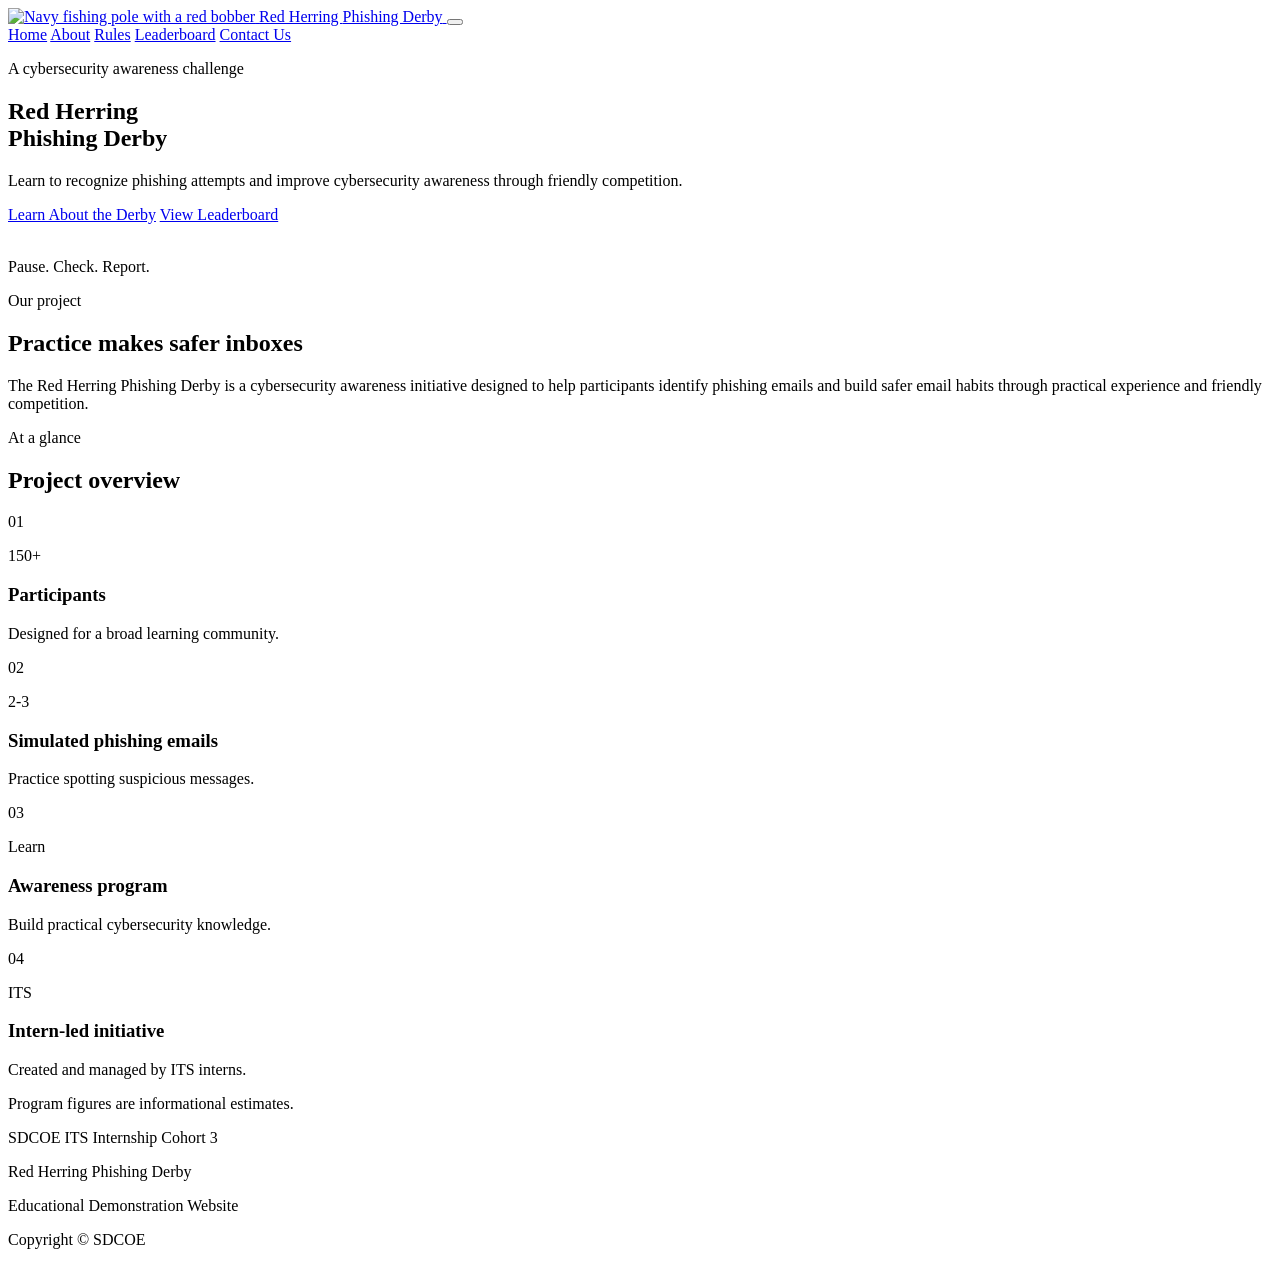
==== index.html @ b98de690 "Removed video section and changed leaderboard scored to 100 and changed named to "PlaceHolder"" ====
<!doctype html>
<html lang="en">
  <head>
    <meta charset="utf-8">
    <meta name="viewport" content="width=device-width, initial-scale=1">
    <meta name="description" content="Learn to recognize phishing attempts through the Red Herring Phishing Derby, an intern-led cybersecurity awareness program.">
    <title>Red Herring Phishing Derby | Home</title>
    <link rel="stylesheet" href="styles.css">
    <script src="script.js" defer></script>
  </head>
  <body>
    <!-- Shared site header and navigation -->
    <header class="site-header">
      <div class="header-inner">
        <a class="brand" href="index.html" aria-label="Red Herring Phishing Derby home">
          <img class="brand-logo" src="images/redherring_logo.png" alt="Navy fishing pole with a red bobber">
          <span class="brand-name">Red Herring <span>Phishing Derby</span></span>
        </a>
        <button class="menu-toggle" type="button" aria-label="Open navigation menu" aria-expanded="false" aria-controls="site-navigation">
          <span class="menu-lines" aria-hidden="true"></span>
        </button>
        <nav class="site-nav" id="site-navigation" aria-label="Main navigation">
          <a href="index.html" aria-current="page">Home</a>
          <a href="about.html">About</a>
          <a href="rules.html">Rules</a>
          <a href="leaderboard.html">Leaderboard</a>
          <a href="contact.html">Contact Us</a>
        </nav>
      </div>
    </header>

    <!-- The home page introduces the program and its purpose -->
    <main>
      <section class="home-hero content-width" aria-labelledby="home-title">
        <div class="hero-copy">
          <p class="eyebrow">A cybersecurity awareness challenge</p>
          <h1 id="home-title">Red Herring<br>Phishing Derby</h1>
          <p class="hero-summary">Learn to recognize phishing attempts and improve cybersecurity awareness through friendly competition.</p>
          <div class="button-row">
            <a class="button button-primary" href="about.html">Learn About the Derby</a>
            <a class="button button-secondary" href="leaderboard.html">View Leaderboard</a>
          </div>
        </div>
        <div class="hero-mark" aria-hidden="true">
          <img src="images/redherring_logo.png" alt="">
          <p>Pause. Check. Report.</p>
        </div>
      </section>

      <!-- Explain why the intern team created the derby -->
      <section class="section-band" aria-labelledby="purpose-title">
        <div class="content-width purpose-layout">
          <div>
            <p class="eyebrow">Our project</p>
            <h2 id="purpose-title">Practice makes safer inboxes</h2>
          </div>
          <p class="purpose-copy">
            The Red Herring Phishing Derby is a cybersecurity awareness initiative
            designed to help participants identify phishing emails and build safer
            email habits through practical experience and friendly competition.
          </p>
        </div>
      </section>

      <!-- A quick, informational overview of the program -->
      <section class="content-width section-space" aria-labelledby="overview-title">
        <div class="section-heading">
          <p class="eyebrow">At a glance</p>
          <h2 id="overview-title">Project overview</h2>
        </div>
        <div class="overview-grid">
          <article class="info-card">
            <span class="card-index">01</span>
            <p class="card-value">150+</p>
            <h3>Participants</h3>
            <p>Designed for a broad learning community.</p>
          </article>
          <article class="info-card">
            <span class="card-index">02</span>
            <p class="card-value">2-3</p>
            <h3>Simulated phishing emails</h3>
            <p>Practice spotting suspicious messages.</p>
          </article>
          <article class="info-card">
            <span class="card-index">03</span>
            <p class="card-value">Learn</p>
            <h3>Awareness program</h3>
            <p>Build practical cybersecurity knowledge.</p>
          </article>
          <article class="info-card">
            <span class="card-index">04</span>
            <p class="card-value">ITS</p>
            <h3>Intern-led initiative</h3>
            <p>Created and managed by ITS interns.</p>
          </article>
        </div>
        <p class="small-note">Program figures are informational estimates.</p>
      </section>
    </main>

    <!-- Shared footer appears on every page -->
    <footer class="site-footer">
      <div class="footer-inner">
        <p class="footer-cohort">SDCOE ITS Internship Cohort 3</p>
        <p>Red Herring Phishing Derby</p>
        <p>Educational Demonstration Website</p>
        <p class="footer-copyright">Copyright &copy; SDCOE</p>
      </div>
    </footer>
  </body>
</html>
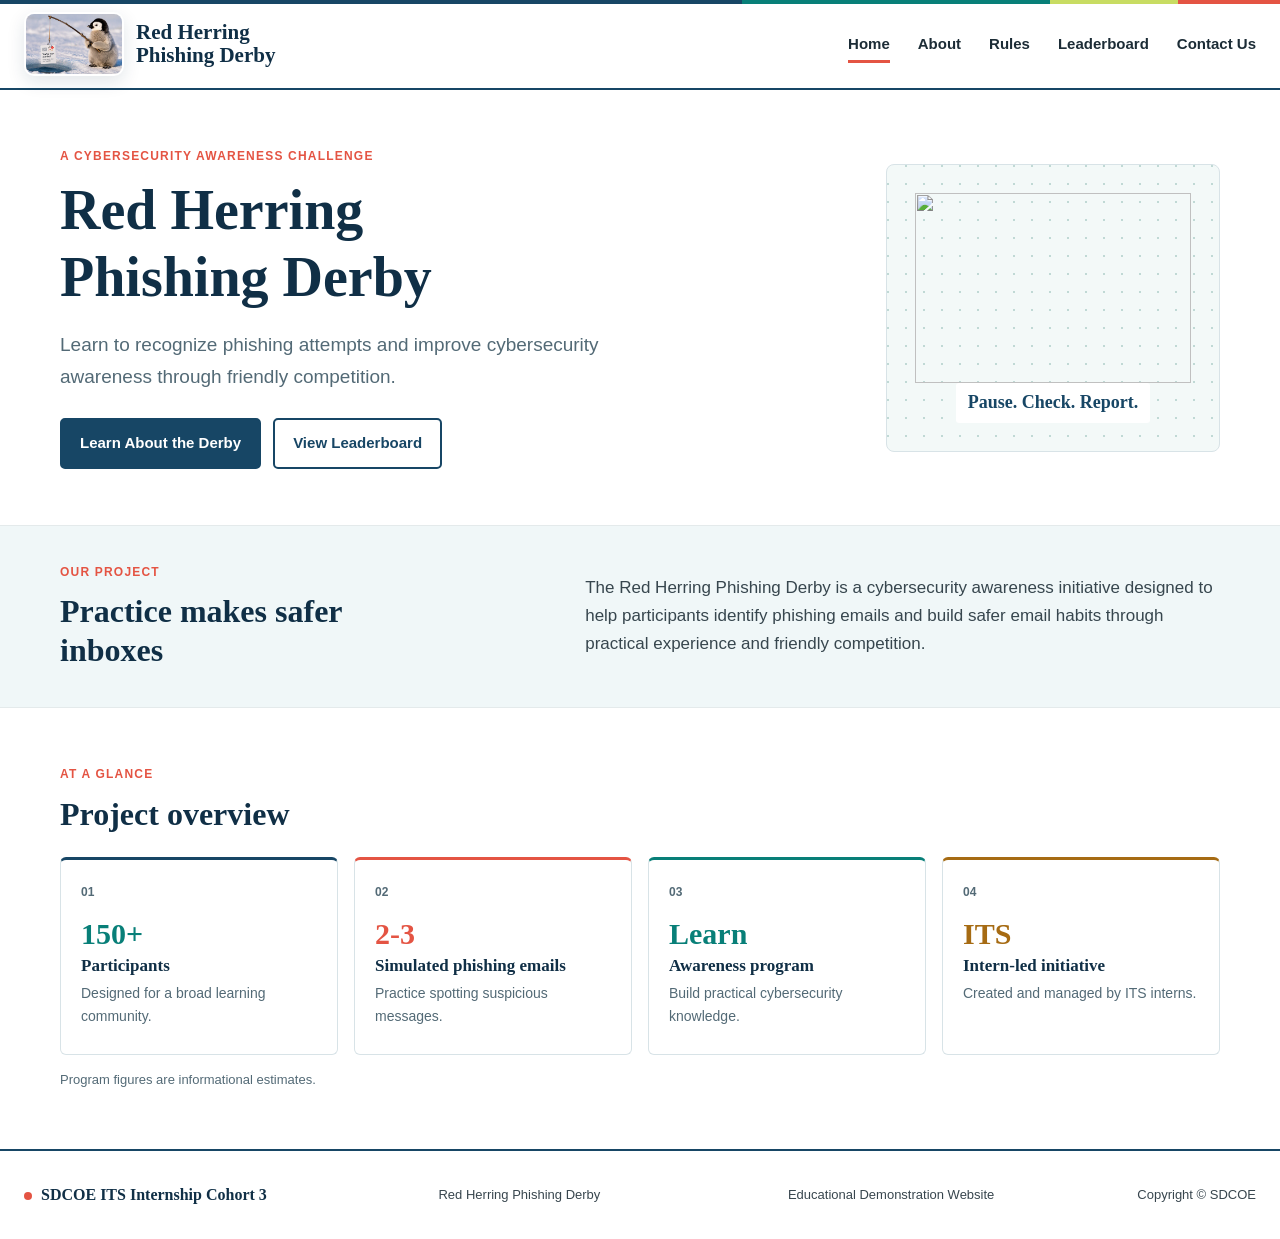
==== commit 652fbed1: "Removed fictional data with real data and changed logo to requested logo per Michael" ====
--- a/index.html
+++ b/index.html
@@ -13,7 +13,7 @@
     <header class="site-header">
       <div class="header-inner">
         <a class="brand" href="index.html" aria-label="Red Herring Phishing Derby home">
-          <img class="brand-logo" src="images/redherring_logo.png" alt="Navy fishing pole with a red bobber">
+            <img class="brand-logo" src="images/internLogo.png" alt="Navy fishing pole with a red bobber" />
           <span class="brand-name">Red Herring <span>Phishing Derby</span></span>
         </a>
         <button class="menu-toggle" type="button" aria-label="Open navigation menu" aria-expanded="false" aria-controls="site-navigation">
--- a/styles.css
+++ b/styles.css
@@ -0,0 +1,1679 @@
+/* Shared colors and type keep all five pages visually consistent. */
+:root {
+    color-scheme: light;
+    --navy: #174665;
+    --navy-deep: #102f46;
+    --ink: #1c2c36;
+    --muted: #536a76;
+    --line: #d8e3e7;
+    --paper: #fff;
+    --mist: #f0f7f8;
+    --coral: #e45443;
+    --coral-light: #fff0ed;
+    --teal: #087f78;
+    --teal-light: #e7f5f1;
+    --gold: #a66b13;
+    --citron: #c8dc62;
+    --content-width: 1160px;
+    --body-font: "Aptos", "Segoe UI Variable", "Segoe UI", sans-serif;
+    --heading-font: "Iowan Old Style", "Bodoni 72", "Palatino Linotype", Georgia, serif;
+}
+
+/* Accessible defaults and predictable box sizing. */
+*,
+*::before,
+*::after {
+    box-sizing: border-box;
+}
+
+html {
+    scroll-behavior: smooth;
+}
+
+body {
+    min-width: 320px;
+    margin: 0;
+    background: var(--paper);
+    color: var(--ink);
+    font-family: var(--body-font);
+    font-size: 16px;
+    line-height: 1.65;
+}
+
+img {
+    display: block;
+    max-width: 100%;
+}
+
+a {
+    color: var(--navy);
+}
+
+    a:focus-visible,
+    button:focus-visible,
+    summary:focus-visible {
+        outline: 3px solid var(--coral);
+        outline-offset: 4px;
+    }
+
+h1,
+h2,
+h3,
+p {
+    margin-top: 0;
+}
+
+h1,
+h2,
+h3 {
+    color: var(--navy-deep);
+    font-family: var(--heading-font);
+    font-weight: 700;
+    line-height: 1.2;
+}
+
+h1 {
+    margin-bottom: 18px;
+    font-size: 46px;
+}
+
+h2 {
+    margin-bottom: 16px;
+    font-size: 32px;
+}
+
+h3 {
+    margin-bottom: 8px;
+    font-size: 20px;
+}
+
+.content-width {
+    width: min(var(--content-width), calc(100% - 64px));
+    margin-inline: auto;
+}
+
+.visually-hidden {
+    position: absolute;
+    width: 1px;
+    height: 1px;
+    padding: 0;
+    overflow: hidden;
+    clip: rect(0, 0, 0, 0);
+    white-space: nowrap;
+    clip-path: inset(50%);
+}
+
+/* Shared header follows the reference's compact horizontal navigation. */
+.site-header {
+    position: relative;
+    z-index: 2;
+    border-bottom: 2px solid var(--navy);
+    background: var(--paper);
+}
+
+    .site-header::before {
+        position: absolute;
+        inset: 0 0 auto;
+        height: 4px;
+        background: linear-gradient(90deg, var(--navy) 0 58%, var(--teal) 58% 82%, var(--citron) 82% 92%, var(--coral) 92%);
+        content: "";
+    }
+
+.header-inner {
+    display: flex;
+    width: min(1320px, calc(100% - 48px));
+    min-height: 88px;
+    margin-inline: auto;
+    align-items: center;
+    justify-content: space-between;
+    gap: 28px;
+}
+
+.brand {
+    display: inline-flex;
+    min-width: max-content;
+    align-items: center;
+    gap: 12px;
+    color: var(--navy-deep);
+    text-decoration: none;
+}
+
+.brand-logo {
+    width: 100px;
+    height: 64px;
+    object-fit: cover;
+    border-radius: 10px;
+    border: 2px solid #fff;
+    box-shadow: 0 6px 18px rgba(16,47,70,0.12);
+    background: var(--paper);
+    transition: transform 180ms ease, box-shadow 180ms ease;
+}
+
+
+.brand-name {
+    font-family: var(--heading-font);
+    font-size: 21px;
+    font-weight: 700;
+    line-height: 1.1;
+}
+
+    .brand-name span {
+        display: block;
+    }
+
+.site-nav {
+    display: flex;
+    align-items: center;
+    gap: 28px;
+}
+
+    .site-nav a {
+        position: relative;
+        padding-block: 9px;
+        color: var(--ink);
+        font-size: 15px;
+        font-weight: 700;
+        text-decoration: none;
+        white-space: nowrap;
+    }
+
+        .site-nav a::after {
+            position: absolute;
+            right: 0;
+            bottom: 2px;
+            left: 0;
+            height: 3px;
+            background: var(--coral);
+            content: "";
+            transform: scaleX(0);
+            transform-origin: left;
+            transition: transform 160ms ease;
+        }
+
+        .site-nav a:hover::after,
+        .site-nav a[aria-current="page"]::after {
+            transform: scaleX(1);
+        }
+
+.menu-toggle {
+    display: none;
+    width: 44px;
+    height: 44px;
+    align-items: center;
+    justify-content: center;
+    border: 1px solid var(--line);
+    border-radius: 5px;
+    background: var(--paper);
+    color: var(--navy);
+    cursor: pointer;
+}
+
+.menu-lines,
+.menu-lines::before,
+.menu-lines::after {
+    display: block;
+    width: 20px;
+    height: 2px;
+    background: currentColor;
+    content: "";
+}
+
+.menu-lines {
+    position: relative;
+}
+
+    .menu-lines::before,
+    .menu-lines::after {
+        position: absolute;
+        left: 0;
+    }
+
+    .menu-lines::before {
+        top: -6px;
+    }
+
+    .menu-lines::after {
+        top: 6px;
+    }
+
+/* Home page: introduction, purpose band, and at-a-glance values. */
+.home-hero {
+    display: grid;
+    min-height: 420px;
+    padding-block: 58px 56px;
+    align-items: center;
+    grid-template-columns: minmax(0, 1.4fr) minmax(240px, 0.6fr);
+    gap: 46px;
+}
+
+.hero-copy {
+    max-width: 670px;
+}
+
+.eyebrow {
+    margin-bottom: 12px;
+    color: var(--coral);
+    font-size: 12px;
+    font-weight: 800;
+    letter-spacing: 1.2px;
+    line-height: 1.4;
+    text-transform: uppercase;
+}
+
+.home-hero h1 {
+    margin-bottom: 18px;
+    font-size: 56px;
+}
+
+.hero-summary {
+    max-width: 620px;
+    margin-bottom: 26px;
+    color: var(--muted);
+    font-size: 19px;
+}
+
+.button-row {
+    display: flex;
+    flex-wrap: wrap;
+    gap: 12px;
+}
+
+.button {
+    display: inline-flex;
+    min-height: 48px;
+    padding: 11px 18px;
+    align-items: center;
+    justify-content: center;
+    border: 2px solid var(--navy);
+    border-radius: 5px;
+    font-size: 15px;
+    font-weight: 700;
+    text-align: center;
+    text-decoration: none;
+    transition: background-color 160ms ease, color 160ms ease, transform 160ms ease;
+}
+
+    .button:hover {
+        transform: translateY(-2px);
+    }
+
+.button-primary {
+    background: var(--navy);
+    color: #fff;
+}
+
+    .button-primary:hover {
+        background: var(--navy-deep);
+    }
+
+.button-secondary {
+    background: var(--paper);
+    color: var(--navy);
+}
+
+    .button-secondary:hover {
+        background: var(--mist);
+    }
+
+.hero-mark {
+    display: grid;
+    min-height: 260px;
+    padding: 28px;
+    align-content: center;
+    justify-items: center;
+    overflow: hidden;
+    border: 1px solid var(--line);
+    border-radius: 8px;
+    background-color: #f3f9f8;
+    background-image: radial-gradient(#c0d9d5 1px, transparent 1px);
+    background-position: 10px 10px;
+    background-size: 18px 18px;
+    text-align: center;
+}
+
+    .hero-mark img {
+        width: min(100%, 280px);
+        height: 190px;
+        object-fit: contain;
+    }
+
+    .hero-mark p {
+        margin: 0;
+        padding: 5px 12px;
+        border-radius: 3px;
+        background: var(--paper);
+        color: var(--navy);
+        font-family: var(--heading-font);
+        font-size: 18px;
+        font-weight: 700;
+    }
+
+.section-band {
+    border-block: 1px solid #e4eaeb;
+    background: var(--mist);
+}
+
+.purpose-layout {
+    display: grid;
+    padding-block: 38px;
+    align-items: center;
+    grid-template-columns: 0.85fr 1.15fr;
+    gap: 56px;
+}
+
+    .purpose-layout h2 {
+        max-width: 360px;
+        margin-bottom: 0;
+    }
+
+.purpose-copy {
+    max-width: 670px;
+    margin: 0;
+    color: #37464e;
+    font-size: 17px;
+}
+
+.section-space {
+    padding-block: 58px;
+}
+
+.section-last {
+    padding-bottom: 72px;
+}
+
+.section-heading {
+    margin-bottom: 24px;
+}
+
+    .section-heading h2 {
+        margin-bottom: 0;
+    }
+
+.overview-grid {
+    display: grid;
+    grid-template-columns: repeat(4, minmax(0, 1fr));
+    gap: 16px;
+}
+
+.info-card,
+.progress-card,
+.bonus-card,
+.performer-card {
+    border: 1px solid var(--line);
+    border-radius: 6px;
+    background: var(--paper);
+}
+
+.info-card {
+    min-height: 198px;
+    padding: 23px 20px;
+    border-top: 3px solid var(--navy);
+    transition: border-color 160ms ease, transform 160ms ease, box-shadow 160ms ease;
+}
+
+    .info-card:nth-child(2) {
+        border-top-color: var(--coral);
+    }
+
+    .info-card:nth-child(3) {
+        border-top-color: var(--teal);
+    }
+
+    .info-card:nth-child(4) {
+        border-top-color: var(--gold);
+    }
+
+    .info-card:hover,
+    .team-card:hover,
+    .video-card:hover,
+    .bonus-card:hover {
+        border-color: #aebdc3;
+        box-shadow: 0 8px 22px rgb(23 54 75 / 9%);
+        transform: translateY(-3px);
+    }
+
+.card-index {
+    display: block;
+    margin-bottom: 14px;
+    color: var(--muted);
+    font-size: 12px;
+    font-weight: 800;
+}
+
+.card-value,
+.bonus-value {
+    margin-bottom: 4px;
+    color: var(--teal);
+    font-family: var(--heading-font);
+    font-size: 30px;
+    font-weight: 700;
+    line-height: 1.15;
+}
+
+.info-card:nth-child(2) .card-value {
+    color: var(--coral);
+}
+
+.info-card:nth-child(4) .card-value {
+    color: var(--gold);
+}
+
+.info-card h3 {
+    margin-bottom: 6px;
+    font-size: 17px;
+}
+
+.info-card > p:last-child,
+.small-note {
+    color: var(--muted);
+    font-size: 14px;
+}
+
+.info-card > p:last-child {
+    margin-bottom: 0;
+}
+
+.small-note {
+    margin: 14px 0 0;
+    font-size: 13px;
+}
+
+/* Shared interior page heading and section rhythm. */
+.page-main {
+    padding-top: 42px;
+}
+
+.page-heading {
+    max-width: 750px;
+    margin-bottom: 32px;
+}
+
+    .page-heading h1 {
+        margin-bottom: 12px;
+    }
+
+    .page-heading > p:last-child {
+        max-width: 700px;
+        margin-bottom: 0;
+        color: var(--muted);
+        font-size: 17px;
+    }
+
+/* About page: intern profiles, project goals, and milestones. */
+.team-grid,
+.video-grid,
+.top-performer-grid {
+    display: grid;
+    grid-template-columns: repeat(3, minmax(0, 1fr));
+    gap: 18px;
+}
+
+.team-card,
+.video-card {
+    overflow: hidden;
+    border: 1px solid var(--line);
+    border-radius: 6px;
+    background: var(--paper);
+    transition: border-color 160ms ease, transform 160ms ease, box-shadow 160ms ease;
+}
+
+.portrait-placeholder {
+    display: grid;
+    min-height: 158px;
+    place-items: center;
+    background: #e8f2f8;
+}
+
+    .portrait-placeholder span {
+        display: grid;
+        width: 82px;
+        height: 82px;
+        place-items: center;
+        border: 3px solid #fff;
+        border-radius: 50%;
+        background: var(--navy);
+        color: #fff;
+        font-family: var(--heading-font);
+        font-size: 24px;
+        font-weight: 700;
+    }
+
+.portrait--coral {
+    background: var(--coral-light);
+}
+
+    .portrait--coral span {
+        background: var(--coral);
+    }
+
+.portrait--green {
+    background: var(--teal-light);
+}
+
+    .portrait--green span {
+        background: var(--teal);
+    }
+
+.team-card-copy,
+.video-copy {
+    padding: 20px;
+}
+
+    .team-card-copy h2 {
+        margin-bottom: 4px;
+        font-size: 21px;
+    }
+
+.team-role {
+    margin-bottom: 18px;
+    color: var(--coral);
+    font-size: 14px;
+    font-weight: 700;
+}
+
+.detail-list,
+.detail-list div {
+    margin: 0;
+}
+
+    .detail-list div + div {
+        margin-top: 12px;
+    }
+
+    .detail-list dt {
+        color: var(--navy);
+        font-size: 13px;
+        font-weight: 800;
+    }
+
+    .detail-list dd {
+        margin: 2px 0 0;
+        color: var(--muted);
+        font-size: 14px;
+    }
+
+.goal-list {
+    display: grid;
+    margin: 0;
+    padding: 0;
+    grid-template-columns: repeat(2, minmax(0, 1fr));
+    gap: 12px 28px;
+    list-style: none;
+}
+
+    .goal-list li {
+        position: relative;
+        padding: 12px 12px 12px 34px;
+        border-bottom: 1px solid var(--line);
+        font-weight: 700;
+    }
+
+        .goal-list li::before {
+            position: absolute;
+            top: 17px;
+            left: 10px;
+            width: 9px;
+            height: 9px;
+            border-radius: 50%;
+            background: var(--teal);
+            content: "";
+        }
+
+.progress-grid {
+    display: grid;
+    margin: 0;
+    padding: 0;
+    grid-template-columns: repeat(4, minmax(0, 1fr));
+    gap: 14px;
+    list-style: none;
+}
+
+.progress-card {
+    min-height: 156px;
+    padding: 18px;
+}
+
+.progress-number {
+    display: block;
+    margin-bottom: 10px;
+    color: var(--coral);
+    font-size: 12px;
+    font-weight: 800;
+}
+
+.progress-card h3 {
+    min-height: 48px;
+    font-size: 17px;
+}
+
+.status-label {
+    display: inline-block;
+    padding: 3px 8px;
+    border-radius: 3px;
+    background: var(--teal-light);
+    color: #14564e;
+    font-size: 12px;
+    font-weight: 800;
+}
+
+.progress-card-next .status-label {
+    background: #fff5d9;
+    color: #76531a;
+}
+
+.video-art {
+    display: flex;
+    min-height: 142px;
+    padding: 18px;
+    align-items: flex-end;
+    justify-content: space-between;
+    background: var(--navy);
+    color: #fff;
+}
+
+.video-art--two {
+    background: var(--teal);
+}
+
+.video-art--three {
+    background: var(--gold);
+}
+
+.play-mark {
+    display: grid;
+    width: 44px;
+    height: 44px;
+    padding-left: 3px;
+    place-items: center;
+    border: 1px solid rgb(255 255 255 / 75%);
+    border-radius: 50%;
+    font-size: 15px;
+}
+
+.video-label {
+    font-size: 12px;
+    font-weight: 800;
+    letter-spacing: 0.6px;
+    text-transform: uppercase;
+}
+
+.video-copy h3 {
+    font-size: 18px;
+}
+
+.video-copy > p {
+    min-height: 48px;
+    margin-bottom: 12px;
+    color: var(--muted);
+    font-size: 14px;
+}
+
+.text-button {
+    padding: 4px 0;
+    border: 0;
+    background: none;
+    color: var(--navy);
+    font: inherit;
+    font-size: 14px;
+    font-weight: 800;
+    cursor: pointer;
+}
+
+    .text-button span {
+        padding-left: 4px;
+        color: var(--coral);
+    }
+
+.video-copy .preview-note {
+    min-height: 0;
+    margin: 10px 0 0;
+    color: var(--teal);
+    font-size: 13px;
+}
+
+/* Rules page: steps, reporting path, point table, and bonus values. */
+.rules-main {
+    max-width: 940px;
+}
+
+    .rules-main .page-heading {
+        max-width: 800px;
+    }
+
+.rule-section {
+    padding-block: 25px 30px;
+    border-top: 1px solid var(--line);
+}
+
+.rule-heading {
+    display: flex;
+    margin-bottom: 14px;
+    align-items: center;
+    gap: 14px;
+}
+
+    .rule-heading h2 {
+        margin: 0;
+        font-size: 26px;
+    }
+
+.rule-step {
+    display: grid;
+    width: 34px;
+    height: 34px;
+    flex: 0 0 34px;
+    place-items: center;
+    border-radius: 50%;
+    background: #e6f1f8;
+    color: var(--navy);
+    font-size: 12px;
+    font-weight: 800;
+}
+
+.rule-section > p {
+    max-width: 800px;
+    margin-bottom: 14px;
+    color: #3e4a51;
+}
+
+    .rule-section > p:last-child {
+        margin-bottom: 0;
+    }
+
+.report-path {
+    display: flex;
+    margin-block: 18px;
+    padding: 14px 18px;
+    flex-wrap: wrap;
+    align-items: center;
+    gap: 12px;
+    border-left: 4px solid var(--coral);
+    background: var(--mist);
+    color: var(--navy-deep);
+    font-weight: 700;
+}
+
+.path-arrow {
+    color: var(--coral);
+}
+
+.table-scroll {
+    overflow-x: auto;
+    border: 1px solid var(--line);
+    border-radius: 6px;
+}
+
+table {
+    width: 100%;
+    border-collapse: collapse;
+    text-align: left;
+}
+
+caption {
+    padding: 14px 18px;
+    background: var(--mist);
+    color: var(--navy-deep);
+    font-weight: 800;
+    text-align: left;
+}
+
+th,
+td {
+    padding: 13px 18px;
+    border-bottom: 1px solid var(--line);
+}
+
+thead th {
+    background: #f9fbfb;
+    color: var(--navy-deep);
+    font-size: 14px;
+}
+
+tbody tr:last-child td {
+    border-bottom: 0;
+}
+
+.scoring-table th:last-child,
+.scoring-table td:last-child {
+    width: 155px;
+    text-align: right;
+}
+
+.point-value {
+    display: inline-block;
+    min-width: 46px;
+    padding: 3px 8px;
+    border-radius: 3px;
+    background: #edf1f2;
+    font-weight: 800;
+    text-align: center;
+}
+
+.point-positive {
+    background: var(--teal-light);
+    color: #14564e;
+}
+
+.point-negative {
+    background: var(--coral-light);
+    color: #9d342d;
+}
+
+.bonus-grid {
+    display: grid;
+    grid-template-columns: repeat(3, minmax(0, 1fr));
+    gap: 14px;
+}
+
+.bonus-card {
+    min-height: 156px;
+    padding: 18px;
+    transition: border-color 160ms ease, transform 160ms ease, box-shadow 160ms ease;
+}
+
+    .bonus-card:hover {
+        border-color: #aebdc3;
+        box-shadow: 0 8px 22px rgb(23 54 75 / 9%);
+        transform: translateY(-3px);
+    }
+
+.bonus-streak {
+    grid-column: span 3;
+    min-height: 130px;
+    border-left: 4px solid var(--teal);
+    background: var(--teal-light);
+}
+
+.bonus-rank {
+    margin-bottom: 8px;
+    color: var(--muted);
+    font-size: 12px;
+    font-weight: 800;
+    text-transform: uppercase;
+}
+
+.bonus-value {
+    margin-bottom: 4px;
+}
+
+.bonus-card h3 {
+    margin-bottom: 4px;
+    font-size: 17px;
+}
+
+.bonus-card > p:last-child {
+    margin-bottom: 0;
+    color: var(--muted);
+    font-size: 14px;
+}
+
+/* Leaderboard: fictional data notice, top performers, and standings. */
+.sample-notice {
+    display: flex;
+    min-height: 80px;
+    padding: 14px 20px;
+    align-items: center;
+    gap: 16px;
+    border: 1px solid #f1c5bd;
+    border-left: 5px solid var(--coral);
+    background: var(--coral-light);
+}
+
+.notice-mark {
+    display: grid;
+    width: 34px;
+    height: 34px;
+    flex: 0 0 34px;
+    place-items: center;
+    border-radius: 50%;
+    background: var(--coral);
+    color: #fff;
+    font-weight: 800;
+}
+
+.sample-notice p {
+    display: grid;
+    margin: 0;
+    color: #7f302b;
+    font-size: 13px;
+    font-weight: 800;
+    letter-spacing: 0.7px;
+}
+
+.sample-explanation {
+    margin: 10px 0 0;
+    color: var(--muted);
+    font-size: 14px;
+}
+
+.leaderboard-top {
+    padding-top: 38px;
+}
+
+.performer-card {
+    min-height: 170px;
+    padding: 22px;
+}
+
+.performer-first {
+    border-top: 4px solid var(--gold);
+    background: #fffaf0;
+}
+
+.performer-rank {
+    display: flex;
+    margin-bottom: 17px;
+    align-items: center;
+    gap: 10px;
+    color: var(--coral);
+    font-size: 13px;
+    font-weight: 800;
+}
+
+    .performer-rank span {
+        color: var(--gold);
+        font-size: 10px;
+        letter-spacing: 0.8px;
+    }
+
+.performer-card h3 {
+    margin-bottom: 6px;
+    font-size: 21px;
+}
+
+.performer-card > p {
+    margin-bottom: 0;
+    color: var(--muted);
+}
+
+    .performer-card > p strong {
+        color: var(--navy);
+        font-family: var(--heading-font);
+        font-size: 22px;
+    }
+
+.table-heading {
+    display: flex;
+    align-items: flex-end;
+    justify-content: space-between;
+    gap: 18px;
+}
+
+.table-caption-note {
+    padding-bottom: 3px;
+    color: var(--muted);
+    font-size: 13px;
+}
+
+.leaderboard-table th:first-child,
+.leaderboard-table td:first-child {
+    width: 100px;
+}
+
+.leaderboard-table th:last-child,
+.leaderboard-table td:last-child {
+    width: 150px;
+    text-align: right;
+}
+
+.leaderboard-table tbody td:first-child {
+    color: var(--muted);
+    font-weight: 800;
+}
+
+.leaderboard-table tbody td:nth-child(2) {
+    color: var(--navy-deep);
+    font-weight: 700;
+}
+
+.leaderboard-table tbody td:last-child {
+    font-variant-numeric: tabular-nums;
+    font-weight: 800;
+}
+
+/* Contact resources and native, keyboard-accessible FAQ disclosures. */
+.resource-grid {
+    display: grid;
+    grid-template-columns: repeat(2, minmax(0, 1fr));
+    gap: 12px;
+}
+
+.resource-card {
+    display: grid;
+    min-height: 112px;
+    padding: 17px 18px;
+    align-items: center;
+    grid-template-columns: 34px 1fr 24px;
+    gap: 12px;
+    border: 1px solid var(--line);
+    border-radius: 6px;
+    color: var(--navy-deep);
+    text-decoration: none;
+    transition: border-color 160ms ease, background-color 160ms ease, transform 160ms ease;
+}
+
+    .resource-card:hover {
+        transform: translateY(-2px);
+        border-color: #9eafb6;
+        background: #f7f9f9;
+    }
+
+.resource-number {
+    color: #DB1F80;
+    font-size: 12px;
+    font-weight: 800;
+}
+
+.resource-card h3 {
+    margin: 0;
+    font-size: 18px;
+}
+
+.resource-arrow {
+    justify-self: end;
+    color: #DB1F80;
+    font-size: 21px;
+    font-weight: 700;
+}
+
+.faq-list {
+    border-top: 1px solid var(--line);
+}
+
+.faq-item {
+    border-bottom: 1px solid var(--line);
+}
+
+    .faq-item summary {
+        position: relative;
+        padding: 18px 44px 18px 2px;
+        color: var(--navy-deep);
+        font-family: var(--heading-font);
+        font-size: 19px;
+        font-weight: 700;
+        list-style: none;
+        cursor: pointer;
+    }
+
+        .faq-item summary::-webkit-details-marker {
+            display: none;
+        }
+
+        .faq-item summary::after {
+            position: absolute;
+            top: 50%;
+            right: 8px;
+            color: #DB1F80;
+            content: "+";
+            font-family: var(--body-font);
+            font-size: 24px;
+            transform: translateY(-50%);
+        }
+
+    .faq-item[open] summary::after {
+        content: "-";
+    }
+
+    .faq-item > p {
+        max-width: 760px;
+        margin: -2px 0 18px;
+        color: #DB1F80;
+    }
+
+/* Shared ruled footer reflects the supplied wireframes. */
+.site-footer {
+    border-top: 2px solid var(--navy);
+    background: var(--paper);
+}
+
+.footer-inner {
+    display: grid;
+    width: min(1320px, calc(100% - 48px));
+    min-height: 88px;
+    margin-inline: auto;
+    padding-block: 18px;
+    align-items: center;
+    grid-template-columns: 1.2fr 1fr 1fr auto;
+    gap: 12px 24px;
+}
+
+    .footer-inner p {
+        margin: 0;
+        color: #38464e;
+        font-size: 13px;
+    }
+
+    .footer-inner .footer-cohort {
+        color: var(--navy-deep);
+        font-family: var(--heading-font);
+        font-size: 16px;
+        font-weight: 700;
+    }
+
+        .footer-inner .footer-cohort::before {
+            display: inline-block;
+            width: 8px;
+            height: 8px;
+            margin-right: 9px;
+            border-radius: 50%;
+            background: var(--coral);
+            content: "";
+        }
+
+    .footer-inner .footer-copyright {
+        text-align: right;
+    }
+
+/* Tablet layout keeps every section in its original reading order. */
+@media (max-width: 900px) {
+    .header-inner {
+        width: min(var(--content-width), calc(100% - 40px));
+        min-height: 78px;
+        gap: 18px;
+    }
+
+    .brand-logo {
+        width: 50px;
+        height: 50px;
+    }
+
+    .brand-name {
+        font-size: 18px;
+    }
+
+    .site-nav {
+        gap: 16px;
+    }
+
+        .site-nav a {
+            font-size: 14px;
+        }
+
+    .overview-grid,
+    .progress-grid {
+        grid-template-columns: repeat(2, minmax(0, 1fr));
+    }
+
+    .footer-inner {
+        grid-template-columns: 1fr 1fr;
+    }
+
+        .footer-inner .footer-copyright {
+            text-align: left;
+        }
+}
+
+/* Mobile navigation and compact single-column layouts. */
+@media (max-width: 680px) {
+    body {
+        font-size: 15px;
+    }
+
+    h1 {
+        font-size: 38px;
+    }
+
+    h2 {
+        font-size: 28px;
+    }
+
+    .content-width {
+        width: calc(100% - 40px);
+    }
+
+    .header-inner {
+        position: relative;
+        width: calc(100% - 32px);
+        min-height: 72px;
+    }
+
+    .brand {
+        gap: 9px;
+    }
+
+    .brand-logo {
+        width: 46px;
+        height: 46px;
+    }
+
+    .brand-name {
+        max-width: 195px;
+        font-size: 16px;
+    }
+
+    .menu-toggle {
+        display: inline-flex;
+        flex: 0 0 44px;
+    }
+
+    .site-nav {
+        position: absolute;
+        top: calc(100% + 2px);
+        right: -16px;
+        left: -16px;
+        display: none;
+        padding: 10px 20px 16px;
+        align-items: stretch;
+        flex-direction: column;
+        gap: 0;
+        border-bottom: 2px solid var(--navy);
+        background: var(--paper);
+        box-shadow: 0 12px 18px rgb(16 43 61 / 8%);
+    }
+
+        .site-nav.is-open {
+            display: flex;
+        }
+
+        .site-nav a {
+            padding-block: 12px;
+            border-bottom: 1px solid var(--line);
+            font-size: 16px;
+        }
+
+            .site-nav a:last-child {
+                border-bottom: 0;
+            }
+
+            .site-nav a::after {
+                right: auto;
+                width: 44px;
+            }
+
+    .home-hero {
+        min-height: 0;
+        padding-block: 44px 38px;
+        grid-template-columns: 1fr;
+        gap: 26px;
+    }
+
+        .home-hero h1 {
+            font-size: 42px;
+        }
+
+    .hero-summary {
+        font-size: 17px;
+    }
+
+    .hero-mark {
+        min-height: 190px;
+        padding: 14px;
+    }
+
+        .hero-mark img {
+            height: 130px;
+        }
+
+    .purpose-layout {
+        padding-block: 30px;
+        grid-template-columns: 1fr;
+        gap: 14px;
+    }
+
+        .purpose-layout h2 {
+            max-width: 100%;
+        }
+
+    .purpose-copy {
+        font-size: 15px;
+    }
+
+    .section-space {
+        padding-block: 42px;
+    }
+
+    .section-last {
+        padding-bottom: 52px;
+    }
+
+    .overview-grid,
+    .team-grid,
+    .video-grid,
+    .top-performer-grid,
+    .resource-grid {
+        grid-template-columns: 1fr;
+    }
+
+    .info-card {
+        min-height: 0;
+    }
+
+    .page-main {
+        padding-top: 34px;
+    }
+
+    .page-heading {
+        margin-bottom: 25px;
+    }
+
+    .team-card {
+        display: grid;
+        grid-template-columns: 112px minmax(0, 1fr);
+    }
+
+    .portrait-placeholder {
+        min-height: 100%;
+    }
+
+        .portrait-placeholder span {
+            width: 62px;
+            height: 62px;
+            font-size: 20px;
+        }
+
+    .team-card-copy {
+        padding: 16px;
+    }
+
+        .team-card-copy h2 {
+            font-size: 18px;
+        }
+
+    .goal-list {
+        grid-template-columns: 1fr;
+        gap: 4px;
+    }
+
+    .progress-grid {
+        grid-template-columns: 1fr 1fr;
+        gap: 10px;
+    }
+
+    .progress-card {
+        min-height: 145px;
+        padding: 14px;
+    }
+
+        .progress-card h3 {
+            min-height: 0;
+            font-size: 16px;
+        }
+
+    .video-art {
+        min-height: 125px;
+    }
+
+    .rules-main {
+        width: calc(100% - 40px);
+    }
+
+    .rule-section {
+        padding-block: 21px 25px;
+    }
+
+    .rule-heading h2 {
+        font-size: 23px;
+    }
+
+    .report-path {
+        padding: 12px;
+        gap: 8px;
+        font-size: 14px;
+    }
+
+    th,
+    td {
+        padding: 12px;
+    }
+
+    .bonus-grid {
+        grid-template-columns: repeat(2, minmax(0, 1fr));
+        gap: 10px;
+    }
+
+    .bonus-streak {
+        grid-column: span 2;
+    }
+
+    .bonus-card {
+        min-height: 140px;
+        padding: 14px;
+    }
+
+        .bonus-card h3 {
+            font-size: 15px;
+        }
+
+    .sample-notice {
+        padding: 12px;
+        gap: 10px;
+    }
+
+        .sample-notice p {
+            font-size: 11px;
+        }
+
+    .performer-card {
+        min-height: 0;
+    }
+
+    .table-heading {
+        align-items: flex-start;
+        flex-direction: column;
+        gap: 6px;
+    }
+
+    .leaderboard-table th:first-child,
+    .leaderboard-table td:first-child {
+        width: 56px;
+    }
+
+    .leaderboard-table th:last-child,
+    .leaderboard-table td:last-child {
+        width: 85px;
+    }
+
+    .resource-card {
+        min-height: 88px;
+        padding: 14px;
+    }
+
+        .resource-card h3 {
+            font-size: 16px;
+        }
+
+    .faq-item summary {
+        padding-block: 16px;
+        font-size: 17px;
+    }
+
+    .footer-inner {
+        width: calc(100% - 40px);
+        padding-block: 20px;
+        grid-template-columns: 1fr;
+        gap: 7px;
+    }
+
+        .footer-inner .footer-cohort {
+            margin-bottom: 4px;
+        }
+}
+
+/* Reveal elements only after JavaScript has set up the observer. */
+.has-reveal-animations .reveal {
+    opacity: 0;
+    transition: opacity var(--reveal-duration, 650ms) ease var(--reveal-delay, 0ms), translate var(--reveal-duration, 650ms) cubic-bezier(0.2, 0.7, 0.2, 1) var(--reveal-delay, 0ms);
+}
+
+.has-reveal-animations .reveal--up {
+    translate: 0 24px;
+}
+
+.has-reveal-animations .reveal--from-left {
+    translate: -28px 0;
+}
+
+.has-reveal-animations .reveal--from-right {
+    translate: 28px 0;
+}
+
+.has-reveal-animations .reveal.is-visible {
+    opacity: 1;
+    translate: 0 0;
+}
+
+/* Reduced-motion preferences always show content without movement. */
+@media (prefers-reduced-motion: reduce) {
+    *,
+    *::before,
+    *::after {
+        scroll-behavior: auto !important;
+        transition-duration: 0.01ms !important;
+    }
+
+    .has-reveal-animations .reveal,
+    .has-reveal-animations .reveal.is-visible {
+        opacity: 1;
+        translate: none;
+        transition: none;
+    }
+}
+
+/* Utility classes merged from all interns */
+
+.pink {
+    color: #DB1F80;
+}
+
+.gold {
+    color: #ffe137;
+}
+
+.silver {
+    color: #dddddd;
+}
+
+.bronze {
+    color: #fb9c37;
+}
+
+.progress-blue {
+    background-color: #1839a5;
+}
+
+.white {
+    color: #ffffff;
+}
+
+.rules-main .bonus-card,
+.rules-main .point-value,
+.rules-main .table-scroll {
+    border-color: rgb(12, 12, 54);
+}
+
+.rules-main .bonus-card,
+.rules-main .bonus-streak {
+    border: 3px solid rgb(12, 12, 54);
+}
+
+/* Derby Score Calculator */ 
+
+.derby-calculator { 
+
+  max-width: 720px; 
+
+  margin: 2rem auto; 
+
+  padding: 1.5rem; 
+
+  background: #ffffff; 
+
+  border: 2px solid #007c83; 
+
+  border-radius: 16px; 
+
+  box-shadow: 0 8px 20px rgba(0, 0, 0, 0.12); 
+
+} 
+
+ 
+
+.calculator-field { 
+
+  display: grid; 
+
+  grid-template-columns: 1fr 110px; 
+
+  gap: 1rem; 
+
+  align-items: center; 
+
+  margin-bottom: 0.75rem; 
+
+} 
+
+ 
+
+.calculator-field input { 
+
+  padding: 0.65rem; 
+
+  border: 1px solid #87929d; 
+
+  border-radius: 8px; 
+
+  font-size: 1rem; 
+
+} 
+
+ 
+
+#calculate-score { 
+
+  margin-top: 1rem; 
+
+  padding: 0.8rem 1.2rem; 
+
+  background: #007c83; 
+
+  color: white; 
+
+  border: 0; 
+
+  border-radius: 8px; 
+
+  font-weight: 700; 
+
+  cursor: pointer; 
+
+} 
+
+ 
+
+#calculate-score:hover, 
+
+#calculate-score:focus { 
+
+  background: #17324d; 
+
+} 
+
+ 
+
+.score-result { 
+
+  margin-top: 1rem; 
+
+  padding: 1rem; 
+
+  background: #eaf5f6; 
+
+  border-radius: 10px; 
+
+  font-size: 1.25rem; 
+
+  font-weight: 700; 
+
+} 
+
+ 
+
+@media (max-width: 600px) { 
+
+  .calculator-field { 
+
+    grid-template-columns: 1fr; 
+
+  } 
+
+} 
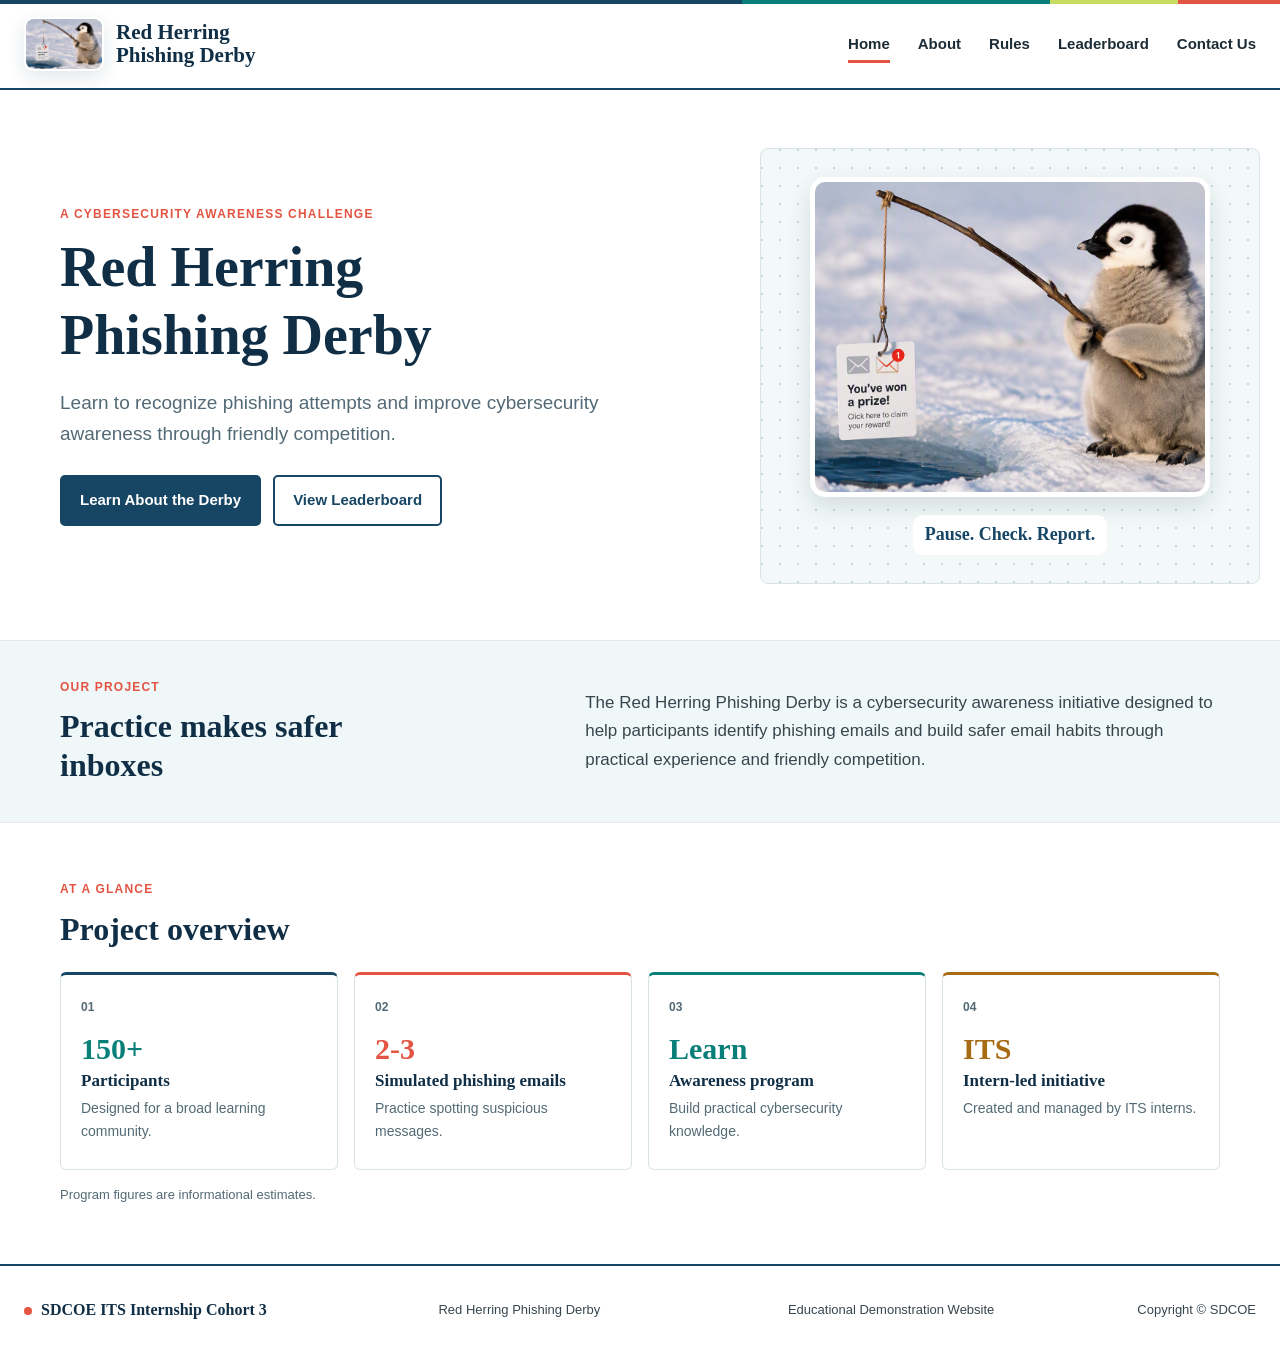
==== commit ccc233a9: "changed hero image to internlogo" ====
--- a/index.html
+++ b/index.html
@@ -42,7 +42,7 @@
           </div>
         </div>
         <div class="hero-mark" aria-hidden="true">
-          <img src="images/redherring_logo.png" alt="">
+          <img  src="images/internLogo.png" alt="">
           <p>Pause. Check. Report.</p>
         </div>
       </section>
--- a/styles.css
+++ b/styles.css
@@ -139,8 +139,8 @@
 }
 
 .brand-logo {
-    width: 100px;
-    height: 64px;
+    width: 80px;
+    height: 54px;
     object-fit: cover;
     border-radius: 10px;
     border: 2px solid #fff;
@@ -148,6 +148,8 @@
     background: var(--paper);
     transition: transform 180ms ease, box-shadow 180ms ease;
 }
+
+
 
 
 .brand-name {
@@ -242,8 +244,8 @@
     min-height: 420px;
     padding-block: 58px 56px;
     align-items: center;
-    grid-template-columns: minmax(0, 1.4fr) minmax(240px, 0.6fr);
-    gap: 46px;
+    grid-template-columns: minmax(0, 1.2fr) 460px;
+    gap: 24px;
 }
 
 .hero-copy {
@@ -318,9 +320,12 @@
 .hero-mark {
     display: grid;
     min-height: 260px;
+    width: 500px;
     padding: 28px;
     align-content: center;
     justify-items: center;
+    justify-self: start;
+    gap: 18px;
     overflow: hidden;
     border: 1px solid var(--line);
     border-radius: 8px;
@@ -332,15 +337,21 @@
 }
 
     .hero-mark img {
-        width: min(100%, 280px);
-        height: 190px;
-        object-fit: contain;
+        width: 400px;
+        height: 370px;
+        max-height: 320px;
+        object-fit: cover;
+        border-radius: 15px;
+        background: var(--paper);
+        padding: 0;
+        box-shadow: 0 10px 24px rgba(16, 47, 70, 0.14);
+        border: 5px solid #fff;
     }
 
     .hero-mark p {
         margin: 0;
         padding: 5px 12px;
-        border-radius: 3px;
+        border-radius: 10px;
         background: var(--paper);
         color: var(--navy);
         font-family: var(--heading-font);
@@ -1165,6 +1176,24 @@
     }
 
 /* Tablet layout keeps every section in its original reading order. */
+@media (max-width: 1100px) {
+    .home-hero {
+        grid-template-columns: minmax(0, 1fr) minmax(260px, 0.85fr);
+        gap: 28px;
+    }
+
+    .hero-mark {
+        width: 100%;
+    }
+
+        .hero-mark img {
+            width: 100%;
+            max-width: 400px;
+            height: auto;
+            max-height: 320px;
+        }
+}
+
 @media (max-width: 900px) {
     .header-inner {
         width: min(var(--content-width), calc(100% - 40px));
